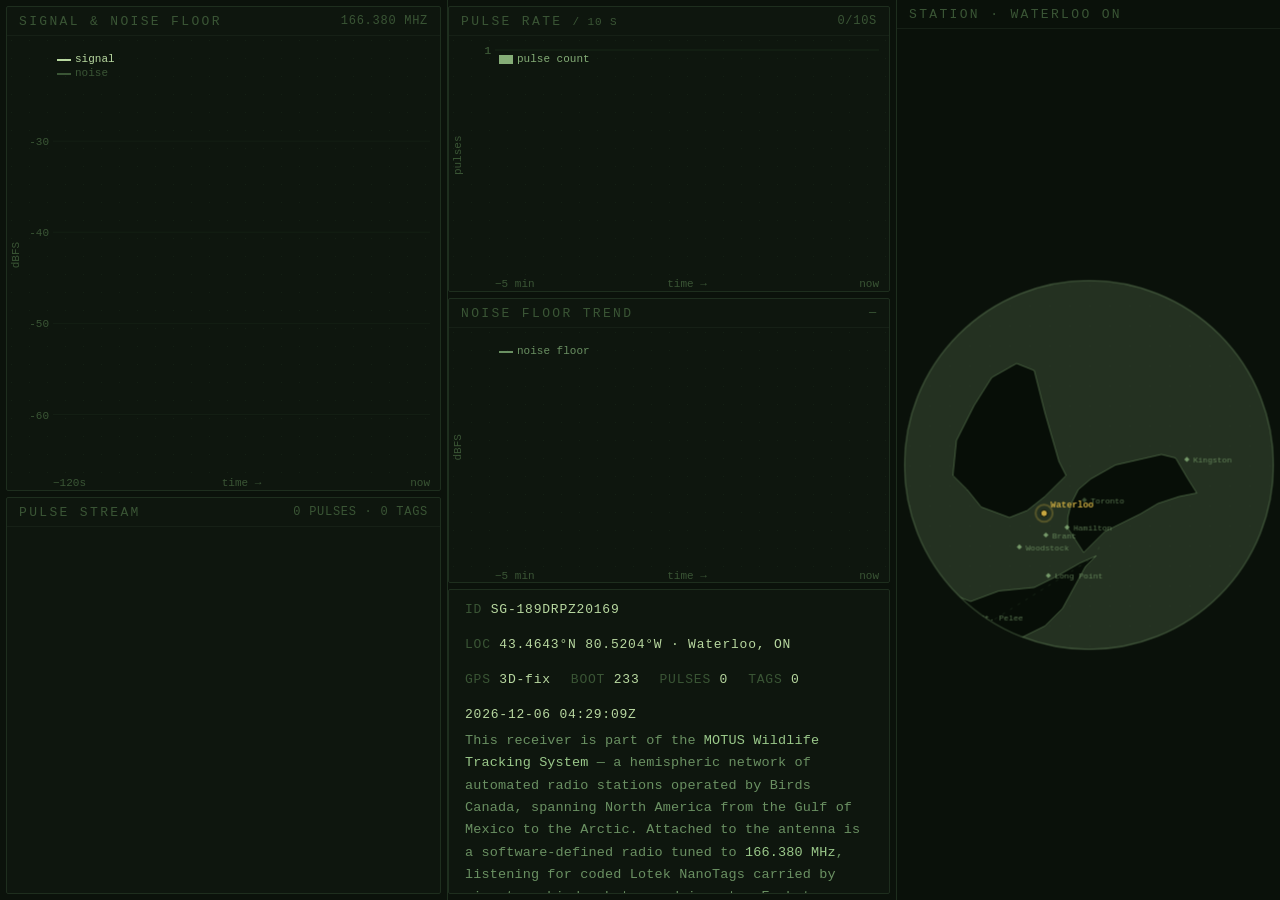
==== index.html @ faa598b7 "inital commit" ====
<!DOCTYPE html>
<html lang="en">
<head>
<meta charset="UTF-8">
<meta name="viewport" content="width=device-width, initial-scale=1.0">
<title>SensorGnome · SG-189DRPZ20169</title>
<link rel="stylesheet" href="/static/style.css">
</head>
<body>
<div class="layout">

  <!-- ═══ LEFT COLUMN ═══════════════════════════════════════════════ -->
  <div class="col-left">

    <div class="panel signal-panel">
      <div class="ph">
        Signal &amp; Noise Floor
        <span class="ph-right" id="ph-freq">166.380 MHz</span>
      </div>
      <canvas id="snr-canvas"></canvas>
    </div>

    <div class="panel stream-panel">
      <div class="ph">
        Pulse Stream
        <span class="ph-right" id="ph-counts">0 pulses · 0 tags</span>
      </div>
      <div id="stream-feed"></div>
    </div>

  </div>

  <!-- ═══ CENTER COLUMN ════════════════════════════════════════════ -->
  <div class="col-center">

    <div class="center-top">

      <div class="panel plot-panel">
        <div class="ph">
          Pulse Rate <span style="color:var(--text-dim);font-size:11px;letter-spacing:.08em">/ 10 s</span>
          <span class="ph-right" id="ph-rate">—</span>
        </div>
        <canvas id="det-canvas"></canvas>
      </div>

      <div class="panel plot-panel">
        <div class="ph">
          Noise Floor Trend
          <span class="ph-right" id="ph-noise">—</span>
        </div>
        <canvas id="noise-canvas"></canvas>
      </div>

    </div>

    <div class="panel blurb-panel">
      <div class="blurb-inner">
        <div class="blurb-stats">
          <span>ID <span class="stat-val" id="b-id">SG-189DRPZ20169</span></span>
          <span>LOC <span class="stat-val">43.4643°N 80.5204°W · Waterloo, ON</span></span>
          <span>GPS <span class="stat-val" id="b-gps">3D-fix</span></span>
          <span>BOOT <span class="stat-val" id="b-boot">233</span></span>
          <span>PULSES <span class="stat-val" id="b-pulses">0</span></span>
          <span>TAGS <span class="stat-val" id="b-tags">0</span></span>
          <span id="b-time" class="stat-val"></span>
        </div>
        <div class="blurb-text">
          This receiver is part of the <strong>MOTUS Wildlife Tracking System</strong> — a
          hemispheric network of automated radio stations operated by Birds Canada, spanning
          North America from the Gulf of Mexico to the Arctic. Attached to the antenna is a
          software-defined radio tuned to <strong>166.380 MHz</strong>, listening for coded
          Lotek NanoTags carried by migratory birds, bats, and insects.
          Each tag transmits a silent burst of four pulses every few seconds; the timing
          between pulses encodes a unique animal ID via pulse-position modulation.
          Confirmed detections are compressed, timestamped with GPS-disciplined precision, and
          uploaded to <strong>motus.org</strong> where they join a continental movement record
          used by ecologists to study migration corridors, stopover ecology, and species range shifts.
        </div>
      </div>
    </div>

  </div>

  <!-- ═══ GLOBE COLUMN ═════════════════════════════════════════════ -->
  <div class="col-globe">
    <div class="globe-ph">Station · Waterloo ON</div>
    <div class="globe-body">
      <canvas id="map-canvas"></canvas>
    </div>
  </div>

</div>
<script type="module" src="/static/js/main.js"></script>
</body>
</html>
---- static/style.css ----
:root {
  --bg:          #0b120b;
  --panel:       #0e160e;
  --panel-alt:   #0a110a;
  --panel-alpha: 1;
  --border:    #1e2e1e;
  --border-lo: #162016;
  --text-dim:  #3a5535;
  --text-mid:  #6a9062;
  --text-main: #9ac88a;
  --accent:    #b8d8a0;
  --accent-hi: #d0f0b4;
  --amber:     #c8a840;
  --snr-hi:    #b8d8a0;
  --snr-mid:   #7a9e72;
  --snr-lo:    #c8a840;
  --mono:      'Courier New', 'Lucida Console', monospace;
  --gap:       6px;
  --radius:    2px;
}

* { box-sizing: border-box; margin: 0; padding: 0; }

html, body {
  width: 100%; height: 100%;
  background: var(--bg);
  color: var(--text-main);
  font-family: var(--mono);
  overflow: hidden;
}

/* ── Layout ── */
.layout {
  display: grid;
  grid-template-columns: 1fr 1fr 30%;
  grid-template-rows: 100vh;
  height: 100vh;
  gap: 0;
  position: relative;
  z-index: 1;
}

.col-left {
  display: flex;
  flex-direction: column;
  border-right: 1px solid var(--border);
  gap: var(--gap);
  padding: var(--gap);
}

.col-center {
  display: flex;
  flex-direction: column;
  gap: var(--gap);
  padding: var(--gap) var(--gap) var(--gap) 0;
}

.center-top {
  flex: 0 0 65%;
  display: flex;
  flex-direction: column;
  gap: var(--gap);
  min-height: 0;
}

.blurb-panel {
  flex: 1;
  min-height: 0;
}

/* ── Globe column ── */
.col-globe {
  position: relative;
  border-left: 1px solid var(--border);
  background: rgba(10, 17, 10, var(--panel-alpha));
  display: flex;
  flex-direction: column;
  overflow: hidden;
}

.globe-ph {
  font-size: 13px;
  letter-spacing: 0.18em;
  text-transform: uppercase;
  color: var(--text-dim);
  padding: 7px 12px 6px;
  border-bottom: 1px solid var(--border-lo);
  flex-shrink: 0;
  z-index: 2;
}

.globe-body {
  flex: 1;
  position: relative;
  min-height: 0;
}

#map-canvas {
  position: absolute;
  top: 50%;
  left: 50%;
  transform: translate(-50%, -50%);
}

/* ── Panel chrome ── */
.panel {
  background: rgba(14, 22, 14, var(--panel-alpha));
  border: 1px solid var(--border);
  border-radius: var(--radius);
  display: flex;
  flex-direction: column;
  overflow: hidden;
}

.ph {
  font-size: 13px;
  letter-spacing: 0.18em;
  text-transform: uppercase;
  color: var(--text-dim);
  padding: 7px 12px 6px;
  border-bottom: 1px solid var(--border-lo);
  flex-shrink: 0;
}

.ph-right {
  float: right;
  color: var(--text-dim);
  letter-spacing: 0.06em;
  font-size: 12px;
}

/* ── Signal / Noise chart ── */
.signal-panel {
  flex: 55%;
  min-height: 0;
}

#snr-canvas {
  width: 100%;
  flex: 1;
  display: block;
}

/* ── Pulse stream ── */
.stream-panel {
  flex: 45%;
  min-height: 0;
}

#stream-feed {
  flex: 1;
  overflow: hidden;
  display: flex;
  flex-direction: column;
  justify-content: flex-end;
  padding: 4px 0 2px;
  min-height: 0;
}

.pline {
  font-size: 13px;
  line-height: 1.55;
  padding: 0 10px;
  white-space: nowrap;
  opacity: 0;
  animation: fadein 250ms ease-out forwards;
}

.pline.aging { opacity: 0.45; transition: opacity 3s ease-out; }

@keyframes fadein {
  from { opacity: 0; transform: translateY(3px); }
  to   { opacity: 1; transform: translateY(0); }
}

.pline.tag-line {
  background: rgba(200, 168, 64, 0.07);
  animation: fadein 250ms ease-out forwards, tagflash 1.2s ease-out;
}

@keyframes tagflash {
  0%   { background: rgba(200, 168, 64, 0.22); }
  100% { background: rgba(200, 168, 64, 0.0); }
}

.f-port  { color: var(--text-mid); min-width: 2.5ch; display: inline-block; }
.f-time  { color: var(--text-dim); min-width: 10ch; display: inline-block; }
.f-freq  { color: var(--text-mid); min-width: 9ch;  display: inline-block; }
.f-snr   { font-weight: bold; min-width: 10ch; display: inline-block; }
.f-levels{ color: var(--text-dim); font-size: 12px; }
.f-tag   { color: var(--amber); letter-spacing: 0.06em; }
.snr-hi  { color: var(--snr-hi); }
.snr-mid { color: var(--snr-mid); }
.snr-lo  { color: var(--snr-lo); }

/* ── Center plots ── */
.plot-panel {
  flex: 1;
  min-height: 0;
}

#det-canvas, #noise-canvas {
  width: 100%;
  flex: 1;
  display: block;
}

/* ── Blurb ── */
.blurb-inner {
  padding: 12px 16px;
  height: 100%;
  display: flex;
  flex-direction: column;
  gap: 8px;
  overflow: hidden;
}

.blurb-stats {
  display: flex;
  gap: 20px;
  flex-wrap: wrap;
  font-size: 13px;
  color: var(--text-dim);
  letter-spacing: 0.06em;
}

.stat-val { color: var(--accent); }

.blurb-text {
  font-size: 13.5px;
  line-height: 1.65;
  color: var(--text-mid);
  letter-spacing: 0.01em;
}

.blurb-text strong { color: var(--text-main); font-weight: normal; }
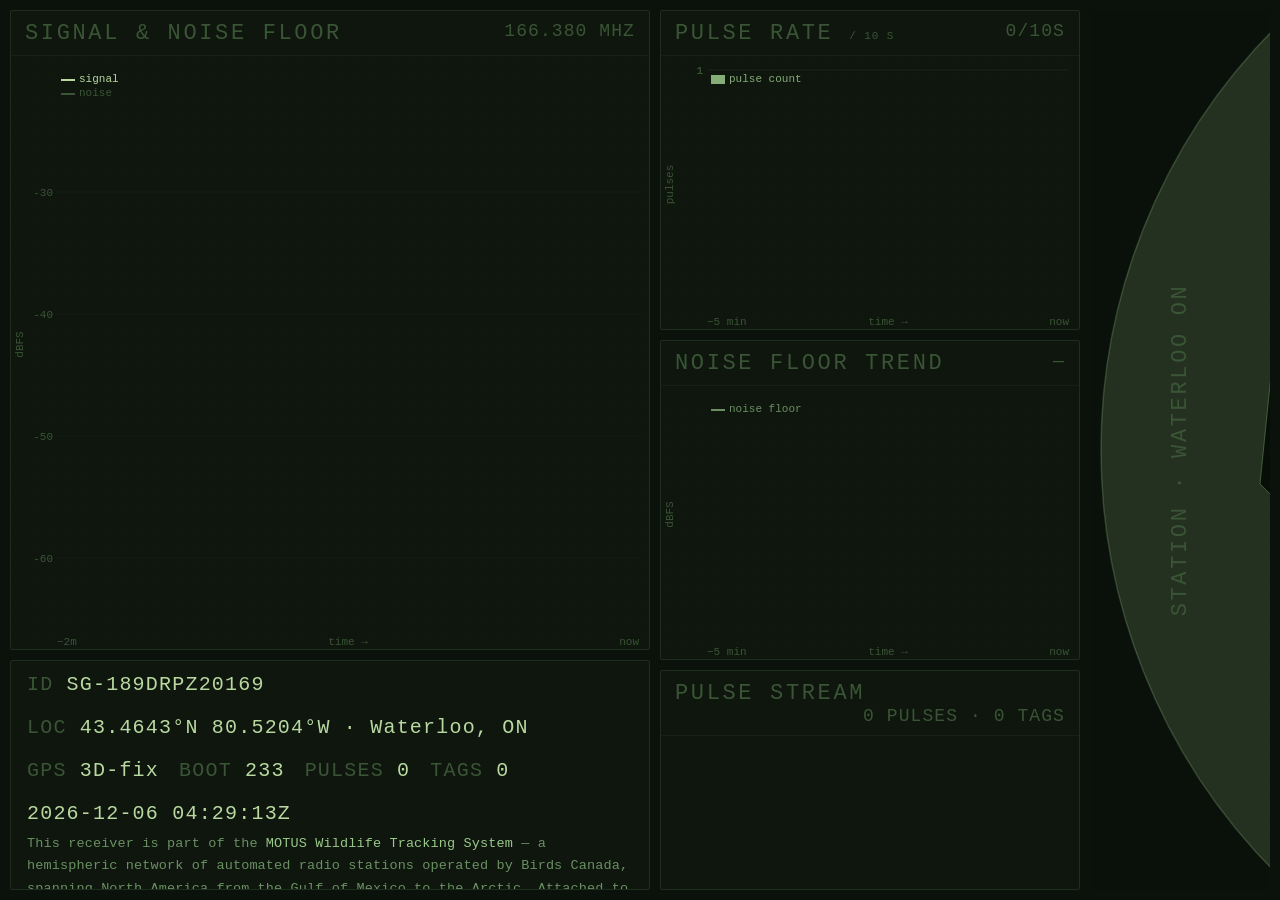
==== commit 423e3100: "MODULAR file structure and updated readme with config info" ====
--- a/index.html
+++ b/index.html
@@ -18,39 +18,6 @@
         <span class="ph-right" id="ph-freq">166.380 MHz</span>
       </div>
       <canvas id="snr-canvas"></canvas>
-    </div>
-
-    <div class="panel stream-panel">
-      <div class="ph">
-        Pulse Stream
-        <span class="ph-right" id="ph-counts">0 pulses · 0 tags</span>
-      </div>
-      <div id="stream-feed"></div>
-    </div>
-
-  </div>
-
-  <!-- ═══ CENTER COLUMN ════════════════════════════════════════════ -->
-  <div class="col-center">
-
-    <div class="center-top">
-
-      <div class="panel plot-panel">
-        <div class="ph">
-          Pulse Rate <span style="color:var(--text-dim);font-size:11px;letter-spacing:.08em">/ 10 s</span>
-          <span class="ph-right" id="ph-rate">—</span>
-        </div>
-        <canvas id="det-canvas"></canvas>
-      </div>
-
-      <div class="panel plot-panel">
-        <div class="ph">
-          Noise Floor Trend
-          <span class="ph-right" id="ph-noise">—</span>
-        </div>
-        <canvas id="noise-canvas"></canvas>
-      </div>
-
     </div>
 
     <div class="panel blurb-panel">
@@ -81,6 +48,39 @@
 
   </div>
 
+  <!-- ═══ CENTER COLUMN ════════════════════════════════════════════ -->
+  <div class="col-center">
+
+    <div class="center-top">
+
+      <div class="panel plot-panel">
+        <div class="ph">
+          Pulse Rate <span style="color:var(--text-dim);font-size:11px;letter-spacing:.08em">/ 10 s</span>
+          <span class="ph-right" id="ph-rate">—</span>
+        </div>
+        <canvas id="det-canvas"></canvas>
+      </div>
+
+      <div class="panel plot-panel">
+        <div class="ph">
+          Noise Floor Trend
+          <span class="ph-right" id="ph-noise">—</span>
+        </div>
+        <canvas id="noise-canvas"></canvas>
+      </div>
+
+    </div>
+
+    <div class="panel stream-panel">
+      <div class="ph">
+        Pulse Stream
+        <span class="ph-right" id="ph-counts">0 pulses · 0 tags</span>
+      </div>
+      <div id="stream-feed"></div>
+    </div>
+
+  </div>
+
   <!-- ═══ GLOBE COLUMN ═════════════════════════════════════════════ -->
   <div class="col-globe">
     <div class="globe-ph">Station · Waterloo ON</div>
--- a/static/style.css
+++ b/static/style.css
@@ -15,7 +15,7 @@
   --snr-mid:   #7a9e72;
   --snr-lo:    #c8a840;
   --mono:      'Courier New', 'Lucida Console', monospace;
-  --gap:       6px;
+  --gap:       10px;
   --radius:    2px;
 }
 
@@ -32,10 +32,11 @@
 /* ── Layout ── */
 .layout {
   display: grid;
-  grid-template-columns: 1fr 1fr 30%;
-  grid-template-rows: 100vh;
+  grid-template-columns: 50vw 1fr 20vh;
+  grid-template-rows: calc(100vh - var(--gap) * 2);
   height: 100vh;
-  gap: 0;
+  gap: var(--gap);
+  padding: var(--gap);
   position: relative;
   z-index: 1;
 }
@@ -43,20 +44,17 @@
 .col-left {
   display: flex;
   flex-direction: column;
-  border-right: 1px solid var(--border);
-  gap: var(--gap);
-  padding: var(--gap);
+  gap: var(--gap);
 }
 
 .col-center {
   display: flex;
   flex-direction: column;
   gap: var(--gap);
-  padding: var(--gap) var(--gap) var(--gap) 0;
 }
 
 .center-top {
-  flex: 0 0 65%;
+  flex: 0 0 auto;
   display: flex;
   flex-direction: column;
   gap: var(--gap);
@@ -71,7 +69,6 @@
 /* ── Globe column ── */
 .col-globe {
   position: relative;
-  border-left: 1px solid var(--border);
   background: rgba(10, 17, 10, var(--panel-alpha));
   display: flex;
   flex-direction: column;
@@ -79,14 +76,17 @@
 }
 
 .globe-ph {
-  font-size: 13px;
-  letter-spacing: 0.18em;
+  font-size: 22px;
+  letter-spacing: 0.12em;
   text-transform: uppercase;
   color: var(--text-dim);
-  padding: 7px 12px 6px;
-  border-bottom: 1px solid var(--border-lo);
-  flex-shrink: 0;
-  z-index: 2;
+  position: absolute;
+  top: 50%;
+  left: 50%;
+  transform: translate(-50%, -50%) rotate(-90deg);
+  white-space: nowrap;
+  z-index: 3;
+  pointer-events: none;
 }
 
 .globe-body {
@@ -98,8 +98,8 @@
 #map-canvas {
   position: absolute;
   top: 50%;
-  left: 50%;
-  transform: translate(-50%, -50%);
+  left: var(--gap);
+  transform: translateY(-50%);
 }
 
 /* ── Panel chrome ── */
@@ -113,11 +113,11 @@
 }
 
 .ph {
-  font-size: 13px;
-  letter-spacing: 0.18em;
+  font-size: 22px;
+  letter-spacing: 0.12em;
   text-transform: uppercase;
   color: var(--text-dim);
-  padding: 7px 12px 6px;
+  padding: 10px 14px 9px;
   border-bottom: 1px solid var(--border-lo);
   flex-shrink: 0;
 }
@@ -126,12 +126,13 @@
   float: right;
   color: var(--text-dim);
   letter-spacing: 0.06em;
-  font-size: 12px;
+  font-size: 18px;
 }
 
 /* ── Signal / Noise chart ── */
 .signal-panel {
-  flex: 55%;
+  flex: 0 0 auto;
+  aspect-ratio: 1;
   min-height: 0;
 }
 
@@ -143,7 +144,7 @@
 
 /* ── Pulse stream ── */
 .stream-panel {
-  flex: 45%;
+  flex: 1;
   min-height: 0;
 }
 
@@ -195,7 +196,7 @@
 
 /* ── Center plots ── */
 .plot-panel {
-  flex: 1;
+  flex: 0 0 25vw;
   min-height: 0;
 }
 
@@ -219,7 +220,7 @@
   display: flex;
   gap: 20px;
   flex-wrap: wrap;
-  font-size: 13px;
+  font-size: 20px;
   color: var(--text-dim);
   letter-spacing: 0.06em;
 }
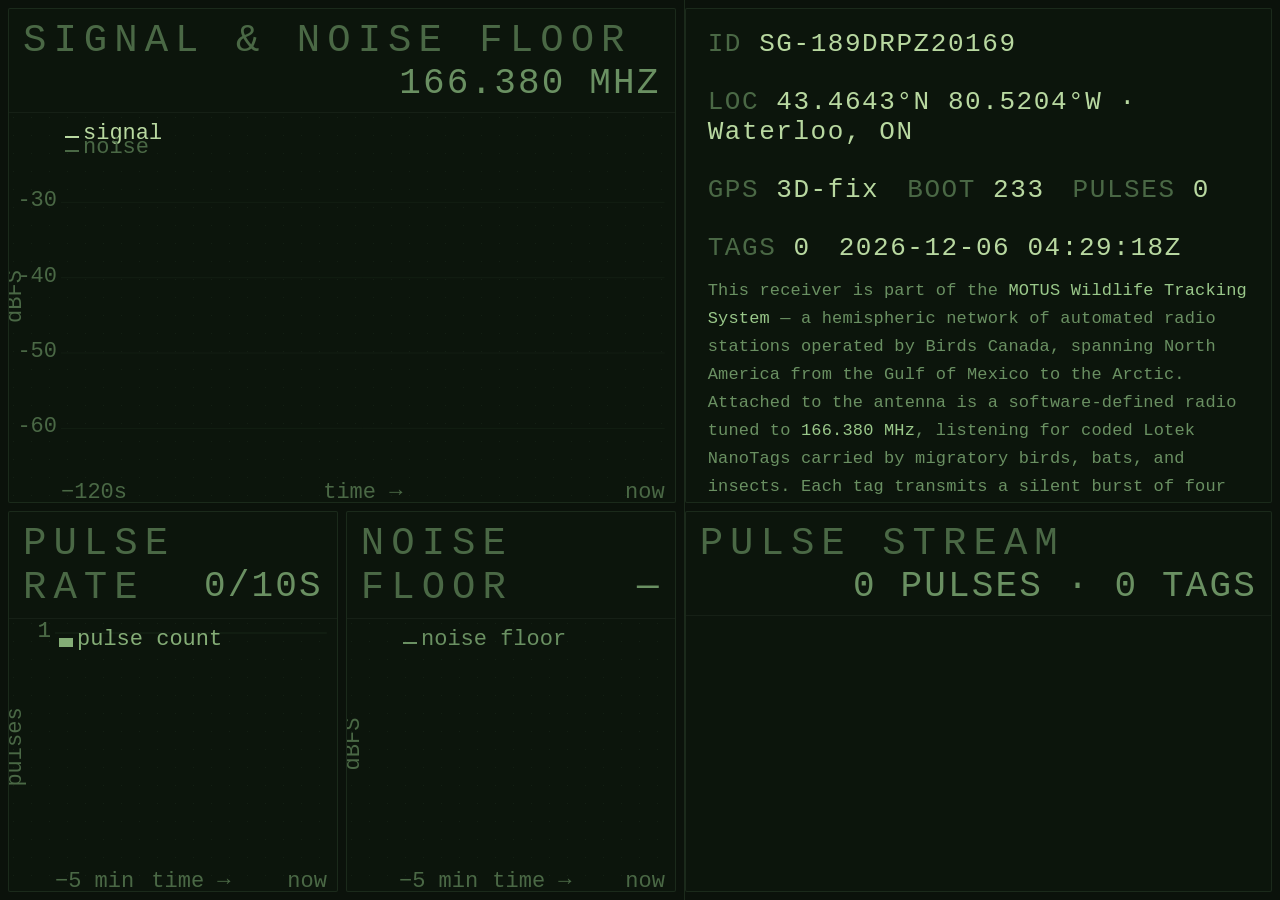
==== commit e6b9ad5b: "remove globe" ====
--- a/index.html
+++ b/index.html
@@ -19,6 +19,31 @@
       </div>
       <canvas id="snr-canvas"></canvas>
     </div>
+
+    <div class="col-left-bottom">
+
+      <div class="panel plot-panel">
+        <div class="ph">
+          Pulse Rate
+          <span class="ph-right" id="ph-rate">—</span>
+        </div>
+        <canvas id="det-canvas"></canvas>
+      </div>
+
+      <div class="panel plot-panel">
+        <div class="ph">
+          Noise Floor
+          <span class="ph-right" id="ph-noise">—</span>
+        </div>
+        <canvas id="noise-canvas"></canvas>
+      </div>
+
+    </div>
+
+  </div>
+
+  <!-- ═══ CENTER COLUMN ════════════════════════════════════════════ -->
+  <div class="col-center">
 
     <div class="panel blurb-panel">
       <div class="blurb-inner">
@@ -46,31 +71,6 @@
       </div>
     </div>
 
-  </div>
-
-  <!-- ═══ CENTER COLUMN ════════════════════════════════════════════ -->
-  <div class="col-center">
-
-    <div class="center-top">
-
-      <div class="panel plot-panel">
-        <div class="ph">
-          Pulse Rate <span style="color:var(--text-dim);font-size:11px;letter-spacing:.08em">/ 10 s</span>
-          <span class="ph-right" id="ph-rate">—</span>
-        </div>
-        <canvas id="det-canvas"></canvas>
-      </div>
-
-      <div class="panel plot-panel">
-        <div class="ph">
-          Noise Floor Trend
-          <span class="ph-right" id="ph-noise">—</span>
-        </div>
-        <canvas id="noise-canvas"></canvas>
-      </div>
-
-    </div>
-
     <div class="panel stream-panel">
       <div class="ph">
         Pulse Stream
@@ -81,13 +81,6 @@
 
   </div>
 
-  <!-- ═══ GLOBE COLUMN ═════════════════════════════════════════════ -->
-  <div class="col-globe">
-    <div class="globe-ph">Station · Waterloo ON</div>
-    <div class="globe-body">
-      <canvas id="map-canvas"></canvas>
-    </div>
-  </div>
 
 </div>
 <script type="module" src="/static/js/main.js"></script>
--- a/static/style.css
+++ b/static/style.css
@@ -2,21 +2,42 @@
   --bg:          #0b120b;
   --panel:       #0e160e;
   --panel-alt:   #0a110a;
-  --panel-alpha: 1;
-  --border:    #1e2e1e;
+  --border:    rgba(30, 46, 30, 0.85);
   --border-lo: #162016;
-  --text-dim:  #3a5535;
+  --text-dim:  #4a6845;
   --text-mid:  #6a9062;
   --text-main: #9ac88a;
   --accent:    #b8d8a0;
   --accent-hi: #d0f0b4;
   --amber:     #c8a840;
   --snr-hi:    #b8d8a0;
-  --snr-mid:   #7a9e72;
+  --snr-mid:   #a0b868;
   --snr-lo:    #c8a840;
   --mono:      'Courier New', 'Lucida Console', monospace;
-  --gap:       10px;
-  --radius:    2px;
+  --gap:         8px;
+  --radius:      2px;
+  --panel-alpha: 0.92;
+  --panel-bg:    rgba(14, 22, 14, var(--panel-alpha));
+  --globe-bg:    rgba(10, 17, 10, var(--panel-alpha));
+  /* canvas chart colors */
+  --canvas-dot:        #142014;
+  --canvas-grid:       #1a281a;
+  --canvas-noise-fill: rgba(58,85,53,0.18);
+  --canvas-sig-fill:   rgba(154,200,138,0.10);
+  --canvas-noise2:     rgba(58,85,53,0.22);
+  --bar-rgb:           154,200,138;
+  --amber-rgb:         200,168,64;
+  /* map colors */
+  --map-land:       rgba(154,200,138,0.18);
+  --map-land-dot:   rgba(154,200,138,0.06);
+  --map-water:      #070e07;
+  --map-shore:      rgba(154,200,138,0.35);
+  --map-border:     rgba(154,200,138,0.15);
+  --map-label:      rgba(154,200,138,0.55);
+  --map-motus:      rgba(154,200,138,0.70);
+  --map-city:       rgba(154,200,138,0.35);
+  --map-circle:     rgba(154,200,138,0.25);
+  --map-dot-stroke: #070e07;
 }
 
 * { box-sizing: border-box; margin: 0; padding: 0; }
@@ -32,61 +53,62 @@
 /* ── Layout ── */
 .layout {
   display: grid;
-  grid-template-columns: 50vw 1fr 20vh;
-  grid-template-rows: calc(100vh - var(--gap) * 2);
+  grid-template-columns: 1.15fr 1fr;
+  grid-template-rows: 100vh;
   height: 100vh;
+  gap: 0;
+  position: relative;
+  z-index: 1;
+}
+
+.col-left {
+  display: flex;
+  flex-direction: column;
+  border-right: 1px solid var(--border);
   gap: var(--gap);
   padding: var(--gap);
-  position: relative;
-  z-index: 1;
-}
-
-.col-left {
+}
+
+.col-center {
   display: flex;
   flex-direction: column;
   gap: var(--gap);
-}
-
-.col-center {
-  display: flex;
-  flex-direction: column;
+  padding: var(--gap) var(--gap) var(--gap) 0;
+}
+
+.blurb-panel {
+  flex: 0 0 56%;
+  min-height: 0;
+}
+
+/* col-left-bottom: two mini charts side by side */
+.col-left-bottom {
+  flex: 1;
+  display: flex;
+  flex-direction: row;
   gap: var(--gap);
-}
-
-.center-top {
-  flex: 0 0 auto;
-  display: flex;
-  flex-direction: column;
-  gap: var(--gap);
-  min-height: 0;
-}
-
-.blurb-panel {
-  flex: 1;
   min-height: 0;
 }
 
 /* ── Globe column ── */
 .col-globe {
   position: relative;
-  background: rgba(10, 17, 10, var(--panel-alpha));
+  border-left: 1px solid var(--border);
+  background: var(--globe-bg);
   display: flex;
   flex-direction: column;
   overflow: hidden;
 }
 
 .globe-ph {
-  font-size: 22px;
-  letter-spacing: 0.12em;
+  font-size: 39px;
+  letter-spacing: 0.18em;
   text-transform: uppercase;
   color: var(--text-dim);
-  position: absolute;
-  top: 50%;
-  left: 50%;
-  transform: translate(-50%, -50%) rotate(-90deg);
-  white-space: nowrap;
-  z-index: 3;
-  pointer-events: none;
+  padding: 10px 14px 8px;
+  border-bottom: 1px solid var(--border-lo);
+  flex-shrink: 0;
+  z-index: 2;
 }
 
 .globe-body {
@@ -98,13 +120,13 @@
 #map-canvas {
   position: absolute;
   top: 50%;
-  left: var(--gap);
+  left: 0;
   transform: translateY(-50%);
 }
 
 /* ── Panel chrome ── */
 .panel {
-  background: rgba(14, 22, 14, var(--panel-alpha));
+  background: var(--panel-bg);
   border: 1px solid var(--border);
   border-radius: var(--radius);
   display: flex;
@@ -113,31 +135,31 @@
 }
 
 .ph {
-  font-size: 22px;
-  letter-spacing: 0.12em;
+  font-size: 39px;
+  letter-spacing: 0.18em;
   text-transform: uppercase;
   color: var(--text-dim);
-  padding: 10px 14px 9px;
+  padding: 10px 14px 8px;
   border-bottom: 1px solid var(--border-lo);
   flex-shrink: 0;
 }
 
 .ph-right {
   float: right;
-  color: var(--text-dim);
+  color: var(--text-mid);
   letter-spacing: 0.06em;
-  font-size: 18px;
+  font-size: 36px;
 }
 
 /* ── Signal / Noise chart ── */
 .signal-panel {
-  flex: 0 0 auto;
-  aspect-ratio: 1;
+  flex: 0 0 56%;
   min-height: 0;
 }
 
 #snr-canvas {
   width: 100%;
+  min-height: 0;
   flex: 1;
   display: block;
 }
@@ -154,14 +176,14 @@
   display: flex;
   flex-direction: column;
   justify-content: flex-end;
-  padding: 4px 0 2px;
+  padding: 6px 0 4px;
   min-height: 0;
 }
 
 .pline {
-  font-size: 13px;
+  font-size: 26px;
   line-height: 1.55;
-  padding: 0 10px;
+  padding: 0 14px;
   white-space: nowrap;
   opacity: 0;
   animation: fadein 250ms ease-out forwards;
@@ -180,47 +202,49 @@
 }
 
 @keyframes tagflash {
-  0%   { background: rgba(200, 168, 64, 0.22); }
+  0%   { background: rgba(200, 168, 64, 0.30); }
   100% { background: rgba(200, 168, 64, 0.0); }
 }
 
 .f-port  { color: var(--text-mid); min-width: 2.5ch; display: inline-block; }
-.f-time  { color: var(--text-dim); min-width: 10ch; display: inline-block; }
+.f-time  { color: var(--text-mid); min-width: 10ch; display: inline-block; }
 .f-freq  { color: var(--text-mid); min-width: 9ch;  display: inline-block; }
 .f-snr   { font-weight: bold; min-width: 10ch; display: inline-block; }
-.f-levels{ color: var(--text-dim); font-size: 12px; }
-.f-tag   { color: var(--amber); letter-spacing: 0.06em; }
+.f-levels{ color: var(--text-dim); font-size: 24px; }
+.f-tag     { color: var(--amber); letter-spacing: 0.06em; }
+.f-species { color: var(--accent-hi); font-style: italic; }
 .snr-hi  { color: var(--snr-hi); }
 .snr-mid { color: var(--snr-mid); }
 .snr-lo  { color: var(--snr-lo); }
 
 /* ── Center plots ── */
 .plot-panel {
-  flex: 0 0 25vw;
+  flex: 1;
   min-height: 0;
 }
 
 #det-canvas, #noise-canvas {
   width: 100%;
+  min-height: 0;
   flex: 1;
   display: block;
 }
 
 /* ── Blurb ── */
 .blurb-inner {
-  padding: 12px 16px;
+  padding: 20px 22px;
   height: 100%;
   display: flex;
   flex-direction: column;
-  gap: 8px;
+  gap: 14px;
   overflow: hidden;
 }
 
 .blurb-stats {
   display: flex;
-  gap: 20px;
+  gap: 28px;
   flex-wrap: wrap;
-  font-size: 20px;
+  font-size: 26px;
   color: var(--text-dim);
   letter-spacing: 0.06em;
 }
@@ -228,7 +252,7 @@
 .stat-val { color: var(--accent); }
 
 .blurb-text {
-  font-size: 13.5px;
+  font-size: 17px;
   line-height: 1.65;
   color: var(--text-mid);
   letter-spacing: 0.01em;
